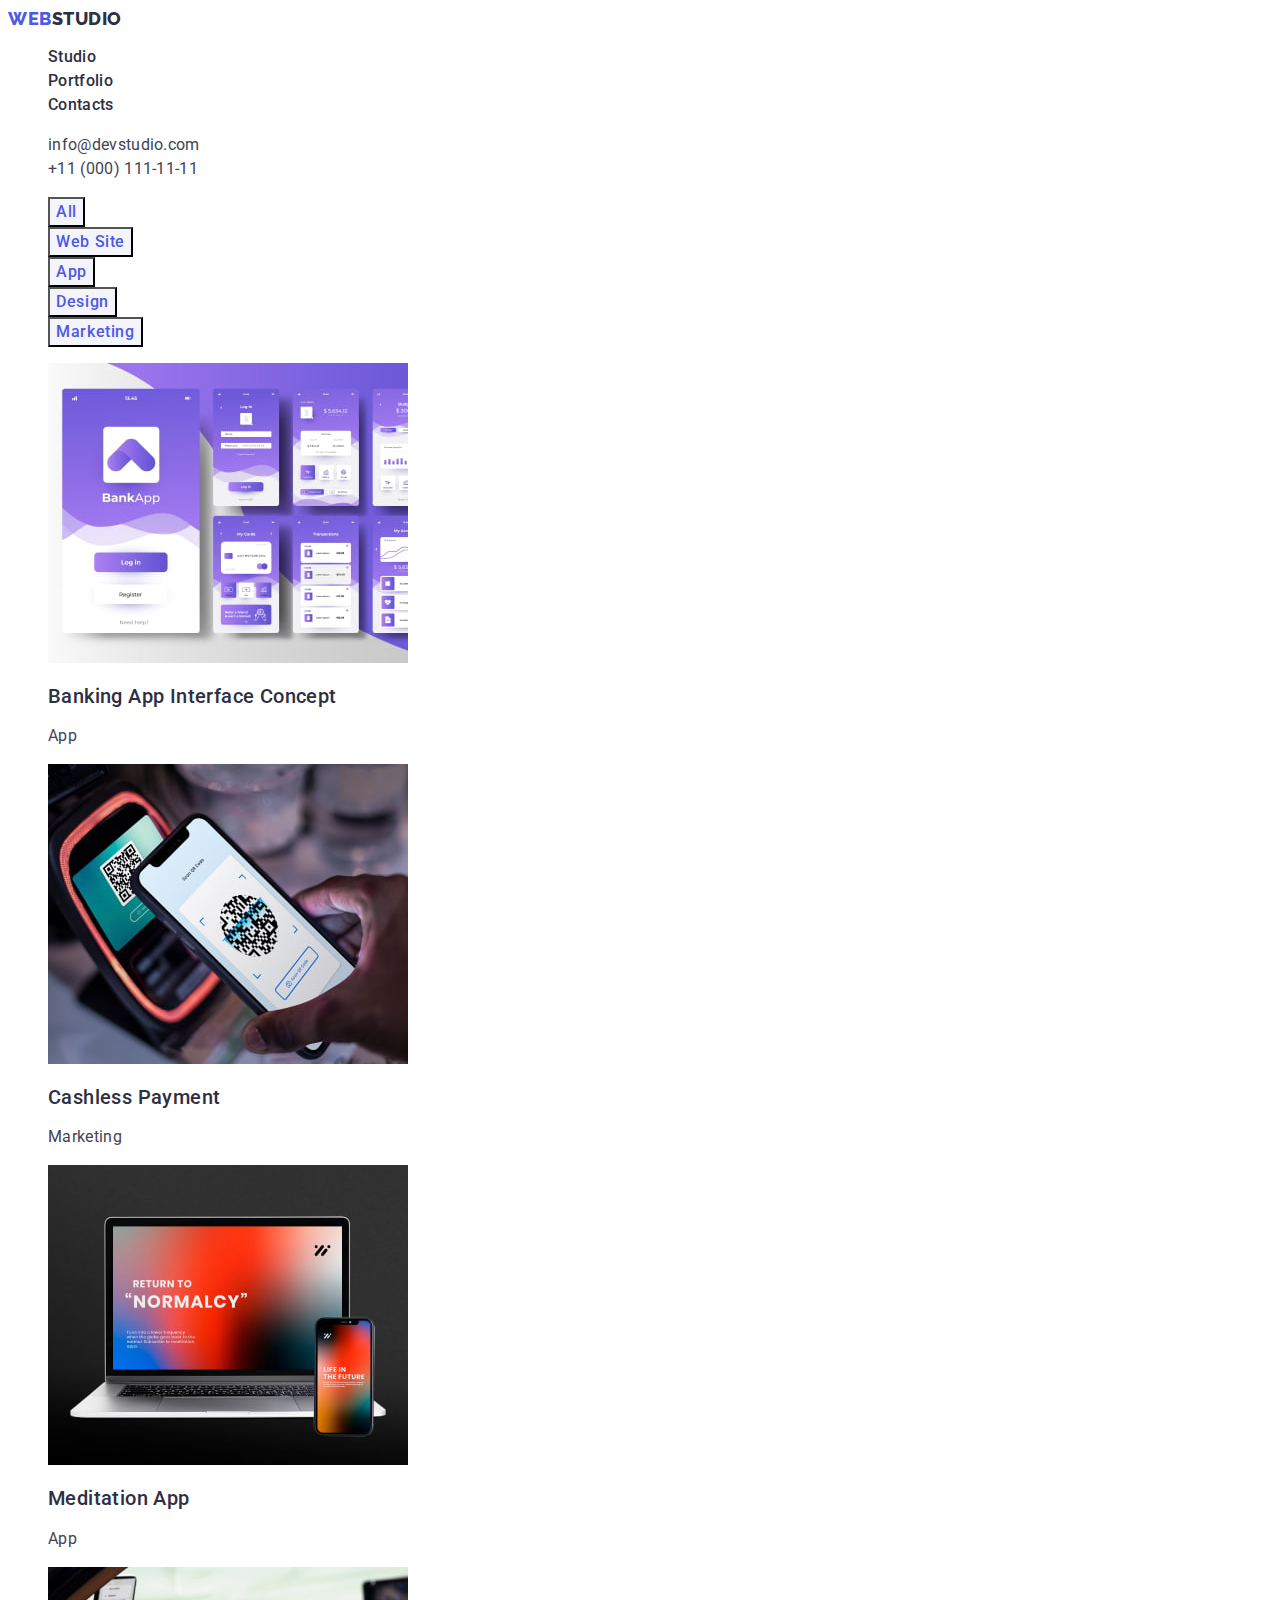
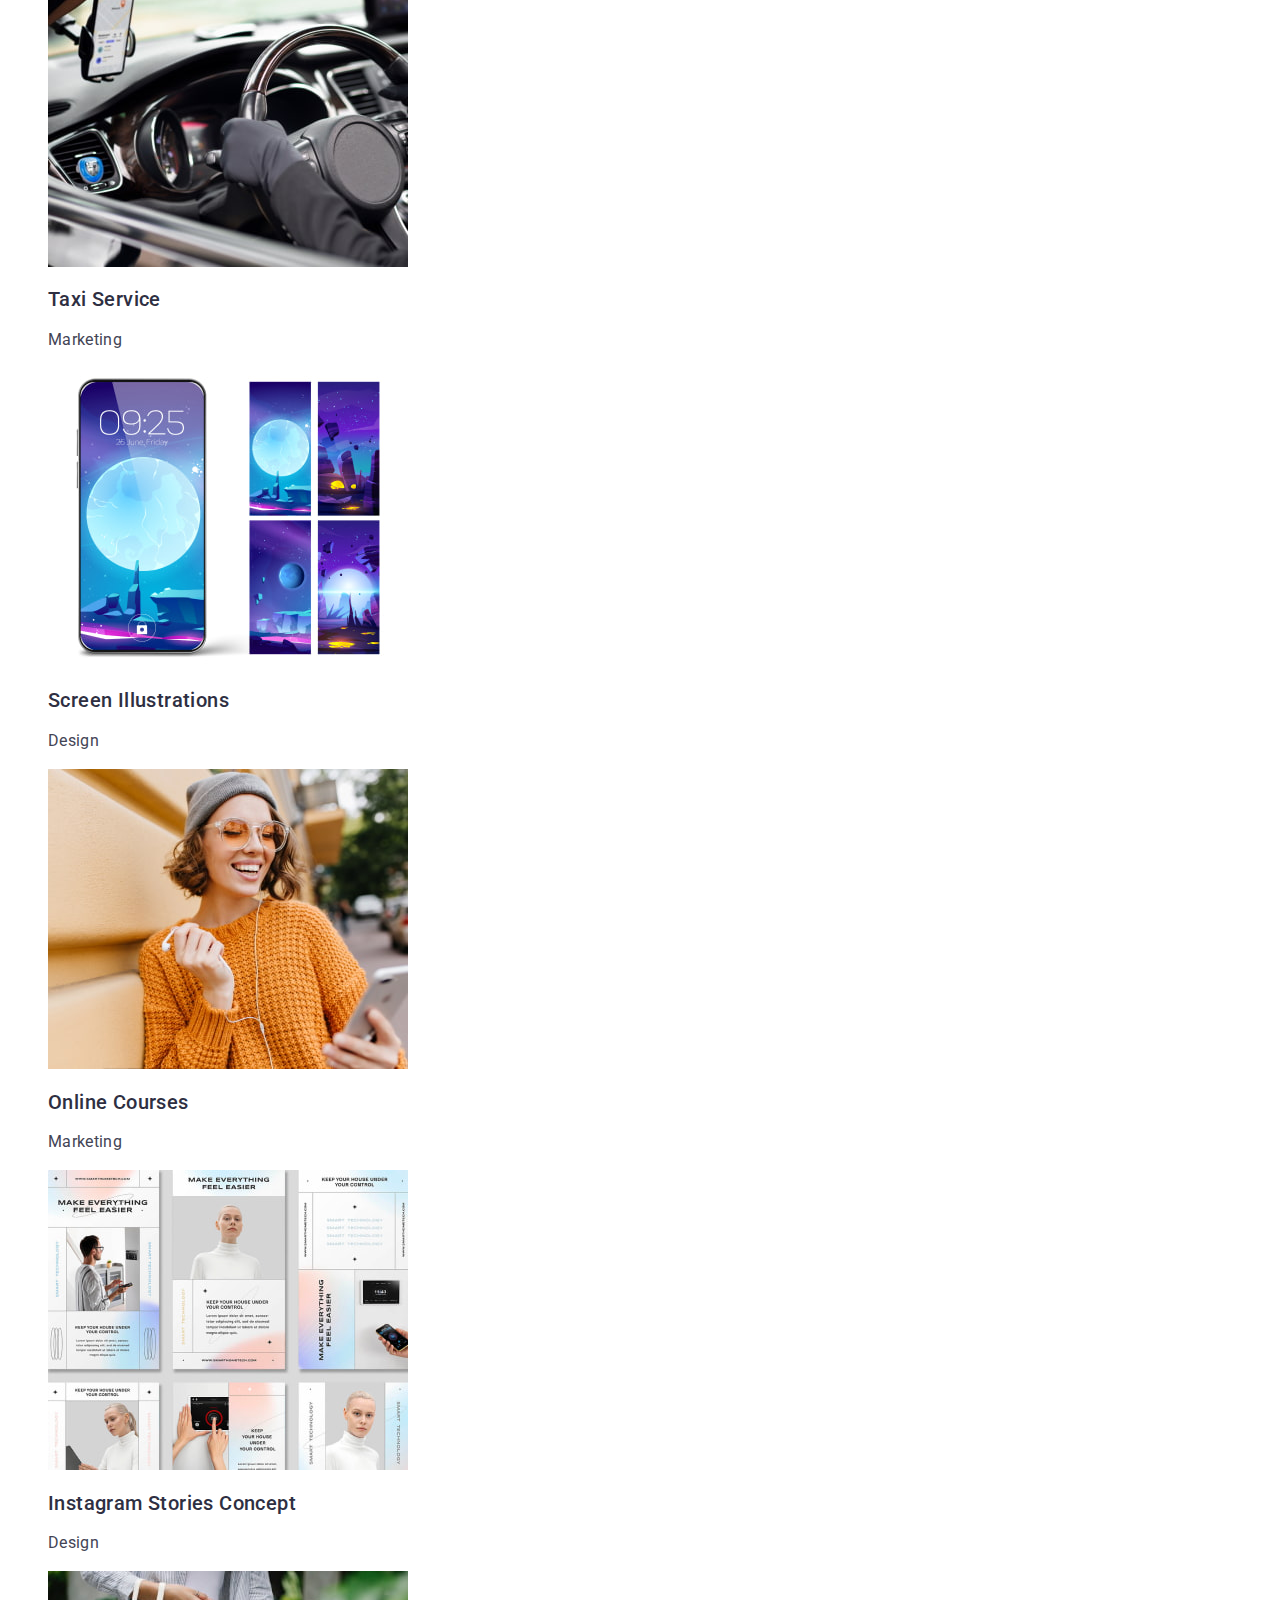
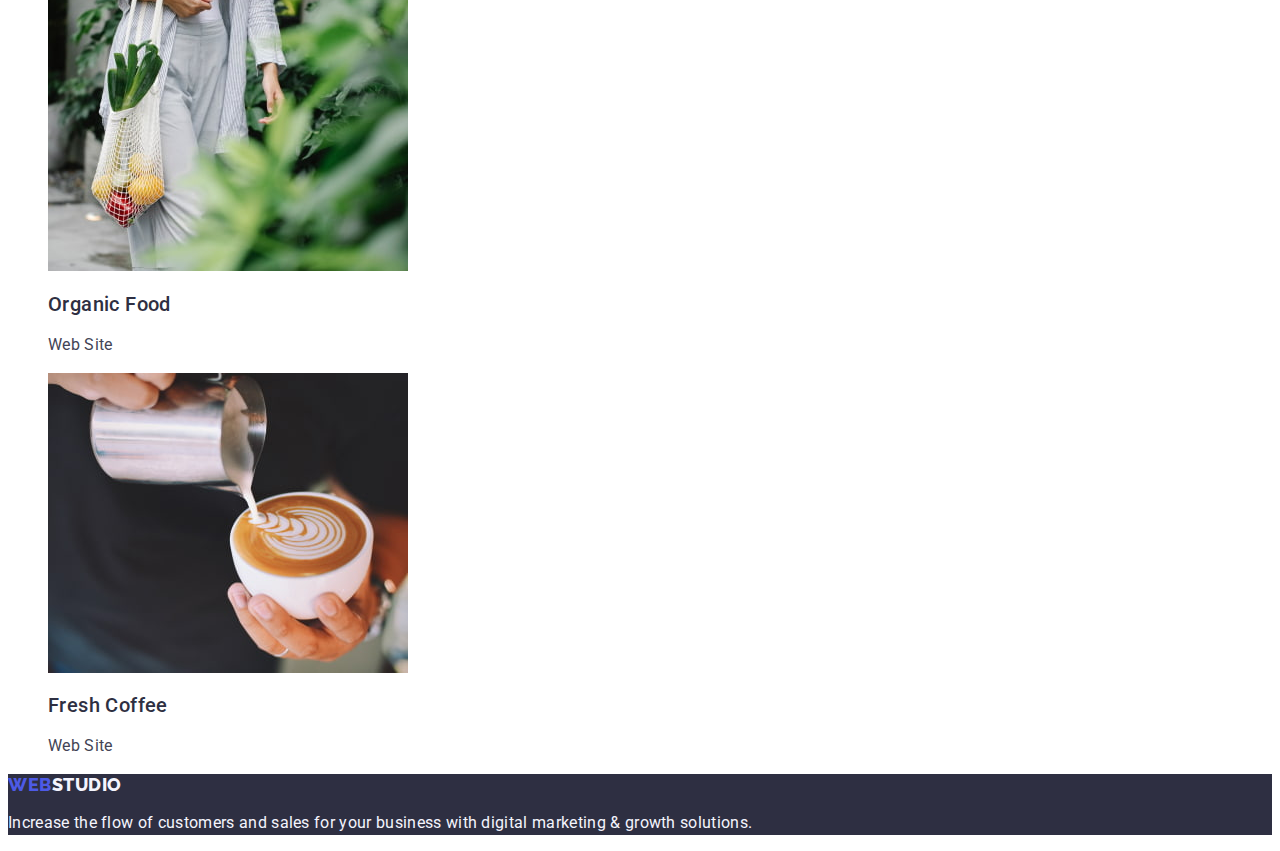
==== portfolio.html @ 3a29d051 "Initial commit" ====
<!DOCTYPE html>
<html lang="en">
  <head>
    <meta charset="UTF-8" />
    <meta http-equiv="X-UA-Compatible" content="IE=edge" />
    <meta name="viewport" content="width=device-width, initial-scale=1.0" />
    <title>Portfolio</title>
    <link rel="stylesheet" href="./css/styles.css" />
    <link rel="preconnect" href="https://fonts.googleapis.com" />
    <link rel="preconnect" href="https://fonts.gstatic.com" crossorigin />
    <link
      href="https://fonts.googleapis.com/css2?family=Raleway:wght@800&family=Roboto:wght@400;500;700;900&display=swap"
      rel="stylesheet"
    />
  </head>
  <body>
    <!-- Header section -->
    <header class="page-header">
      <nav class="nav-page-header">
        <a class="link link-logo-portfolio" href="./portfolio.html"
          >Web<span class="logo-portfolio">Studio</span></a
        >
        <ul class="list list-portfolio">
          <li class="list-portfolio-item">
            <a class="link portfolio-item" href="./index.html">Studio</a>
          </li>
          <li class="list-portfolio-item">
            <a class="link portfolio-item" href="./portfolio.html">Portfolio</a>
          </li>
          <li class="list-portfolio-item">
            <a class="link portfolio-item" href="">Contacts</a>
          </li>
        </ul>
      </nav>
      <address class="address">
        <ul class="list items">
          <li class="list-item">
            <a class="link link-list-item" href="mailto:info@devstudio.com"
              >info@devstudio.com</a
            >
          </li>
          <li class="list-item">
            <a class="link link-list-item" href="tel:+110001111111"
              >+11 (000) 111-11-11</a
            >
          </li>
        </ul>
      </address>
    </header>
    <main>
      <section class="section">
        <h1 class="caption" hidden>Portfolio</h1>
        <ul class="list list-filters">
          <li class="item-button">
            <button class="button" type="button">All</button>
          </li>
          <li class="item-button">
            <button class="button" type="button">Web Site</button>
          </li>
          <li class="item-button">
            <button class="button" type="button">App</button>
          </li>
          <li class="item-button">
            <button class="button" type="button">Design</button>
          </li>
          <li class="item-button">
            <button class="button" type="button">Marketing</button>
          </li>
        </ul>
        <ul class="list list-app">
          <li class="item-app">
            <a class="link link-p" href=""
              ><img
                src="./images/img-8.jpg"
                alt="Marketing"
                width="360"
                height="300"
              />
              <h2 class="subject">Banking App Interface Concept</h2>
              <p class="text-concep">App</p>
            </a>
          </li>
          <li>
            <a class="link link-p" href=""
              ><img
                src="./images/img-9.jpg"
                alt="App"
                width="360"
                height="300"
              />
              <h2 class="subject">Cashless Payment</h2>
              <p class="text-concep">Marketing</p>
            </a>
          </li>
          <li>
            <a class="link link-p" href=""
              ><img
                src="./images/img-10.jpg"
                alt="Meditation App"
                width="360"
                height="300"
              />
              <h2 class="subject">Meditation App</h2>
              <p class="text-concep">App</p>
            </a>
          </li>
          <li>
            <a class="link link-p" href=""
              ><img
                src="./images/img-11.jpg"
                alt="Marketing"
                width="360"
                height="300"
              />
              <h2 class="subject">Taxi Service</h2>
              <p class="text-concep">Marketing</p>
            </a>
          </li>
          <li>
            <a class="link link-p" href=""
              ><img
                src="./images/img-12.jpg"
                alt="Design"
                width="360"
                height="300"
              />
              <h2 class="subject">Screen Illustrations</h2>
              <p class="text-concep">Design</p>
            </a>
          </li>
          <li>
            <a class="link link-p" href=""
              ><img
                src="./images/img-13.jpg"
                alt="Online Courses"
                width="360"
                height="300"
              />
              <h2 class="subject">Online Courses</h2>
              <p class="text-concep">Marketing</p>
            </a>
          </li>
          <li>
            <a class="link link-p" href=""
              ><img
                src="./images/img-14.jpg"
                alt="Design"
                width="360"
                height="300"
              />
              <h2 class="subject">Instagram Stories Concept</h2>
              <p class="text-concep">Design</p>
            </a>
          </li>
          <li>
            <a class="link link-p" href=""
              ><img
                src="./images/img-15.jpg"
                alt="Web Site"
                width="360"
                height="300"
              />
              <h2 class="subject">Organic Food</h2>
              <p class="text-concep">Web Site</p>
            </a>
          </li>
          <li>
            <a class="link link-p" href=""
              ><img
                src="./images/img-16.jpg"
                alt="Fresh Coffee"
                width="360"
                height="300"
              />
              <h2 class="subject">Fresh Coffee</h2>
              <p class="text-concep">Web Site</p>
            </a>
          </li>
        </ul>
      </section>
    </main>
    <!-- Footer section -->
    <footer class="footer-section">
      <a class="link link-logo-footer" href="./portfolio.html"
        >Web<span class="logo-footer">Studio</span></a
      >
      <p class="text-footer-portfolio">
        Increase the flow of customers and sales for your business with digital
        marketing & growth solutions.
      </p>
    </footer>
  </body>
</html>
---- css/styles.css ----
:root {
  --color-iris: #4d5ae5;
  --color-ocean: #404bbf;
  --color-navy-blue: #2e2f42;
  --color-green: #31d0aa;
  --color-slate: #434455;
  --color-light-slate: #8e8f99;
  --color-cornflower: #e7e9fc;
  --color-cloud: #f4f4fd;
  --color-navy-blue-modal: #2e2f42;
  --color-grey: #2e2f42;
  --color-white: #ffffff;
  --color-dairy: #fcfcfc;
}
body {
  font-family: "Roboto", sans-serif;
  color: #434455;
  background-color: var(--color-white);
}

/* Header */

.link-logo {
  font-family: "Raleway", sans-serif;
  font-size: 18px;
  line-height: 1.17;
  font-weight: 800;
  letter-spacing: 0.03em;
  text-transform: uppercase;
  text-decoration: none;
  color: var(--color-iris);
}
.logo-part {
  font-family: "Raleway", sans-serif;
  font-size: 18px;
  line-height: 1.17;
  font-weight: 800;
  letter-spacing: 0.03em;
  text-transform: uppercase;
  color: var(--color-grey);
}
.list-nav-item {
  list-style: none;
}
.link-item {
  font-weight: 500;
  font-size: 16px;
  line-height: 1.5;
  letter-spacing: 0.02em;
  text-decoration: none;
  color: var(--color-navy-blue);
}
.link-item:active,
.link-item:hover,
.link-item:focus {
  color: var(--color-ocean);
}
.header-address {
  font-style: normal;
}
.item {
  list-style: none;
}
.link-addres-item {
  font-size: 16px;
  line-height: 1.5;
  letter-spacing: 0.02em;
  text-decoration: none;
  color: var(--color-slate);
}
.link-addres-item:active,
.link-addres-item:hover,
.link-addres-item:focus {
  color: var(--color-ocean);
}

/* Main */

/* hero-section */

.hero-section {
  background-color: var(--color-grey);
}
.title-hero {
  font-size: 56px;
  line-height: 1.07;
  text-align: center;
  letter-spacing: 0.02em;
  color: #ffffff;
}
.btn {
  font-family: "Roboto", sans-serif;
  font-weight: 500;
  font-size: 16px;
  line-height: 1.5;
  letter-spacing: 0.04em;
  background: #4d5ae5;
  color: #ffffff;
  cursor: pointer;
}
.btn:hover,
.btn:focus {
  background: var(--color-ocean);
}

/* Why we */

.list-section {
  list-style: none;
}
.subtitle {
  font-weight: 500;
  font-size: 20px;
  line-height: 1.2;
  letter-spacing: 0.02em;
  color: var(--color-navy-blue);
}
.text {
  font-size: 16px;
  line-height: 1.5;
  letter-spacing: 0.02em;
  color: var(--color-slate);
}

/* Section-img */

.title-section {
  font-size: 36px;
  line-height: 1.11;
  text-align: center;
  letter-spacing: 0.02em;
  text-transform: capitalize;
  color: var(--color-navy-blue);
}
.list-img {
  list-style: none;
}

/* Team */

.team {
  background-color: var(--color-cloud);
}
.title-team {
  font-size: 36px;
  line-height: 1.11;
  text-align: center;
  letter-spacing: 0.02em;
  text-transform: capitalize;
  color: var(--color-navy-blue);
}
.list-team {
  list-style: none;
}
.card {
  background-color: var(--color-white);
}
.name {
  font-weight: 500;
  font-size: 20px;
  line-height: 1.2;
  letter-spacing: 0.02em;
  color: var(--color-navy-blue);
}
.post {
  font-size: 16px;
  line-height: 1.5;
  letter-spacing: 0.02em;
  color: var(--color-slate);
}

/* Footer */

.footer {
  background-color: var(--color-navy-blue);
}
.logo {
  font-family: "Raleway", sans-serif;
  font-size: 18px;
  line-height: 1.17;
  font-weight: 800;
  letter-spacing: 0.03em;
  text-transform: uppercase;
  text-decoration: none;
  color: var(--color-iris);
}
.logo-footer {
  font-family: "Raleway", sans-serif;
  font-size: 18px;
  line-height: 1.17;
  font-weight: 800;
  letter-spacing: 0.03em;
  text-transform: uppercase;
  color: var(--color-cloud);
}
.text-footer {
  font-size: 16px;
  line-height: 24px;
  letter-spacing: 0.02em;
  color: var(--color-cloud);
}

/**
  |============================
  | Portfolio
  |============================
*/

/* Page-header */

.link-logo-portfolio {
  font-family: "Raleway", sans-serif;
  font-size: 18px;
  line-height: 1.17;
  font-weight: 800;
  letter-spacing: 0.03em;
  text-transform: uppercase;
  text-decoration: none;
  color: var(--color-iris);
}
.logo-portfolio {
  font-family: "Raleway", sans-serif;
  font-size: 18px;
  line-height: 1.17;
  font-weight: 800;
  letter-spacing: 0.03em;
  text-transform: uppercase;
  color: var(--color-grey);
}
.list-portfolio {
  list-style: none;
}
.portfolio-item {
  font-weight: 500;
  font-size: 16px;
  line-height: 1.5;
  letter-spacing: 0.02em;
  text-decoration: none;
  color: var(--color-navy-blue);
}
.portfolio-item:active,
.portfolio-item:hover,
.portfolio-item:focus {
  color: var(--color-ocean);
}
.address {
  font-style: normal;
}
.items {
  list-style: none;
}
.link-list-item {
  font-size: 16px;
  line-height: 1.5;
  letter-spacing: 0.02em;
  text-decoration: none;
  color: var(--color-slate);
}
.link-list-item:active,
.link-list-item:hover,
.link-list-item:focus {
  color: var(--color-ocean);
}

/* Main */

.list-filters {
  list-style: none;
}
.button {
  font-family: "Roboto", sans-serif;
  font-weight: 500;
  font-size: 16px;
  line-height: 1.5;
  letter-spacing: 0.04em;
  color: var(--color-iris);
  background-color: var(--color-cloud);
  cursor: pointer;
}
.button:hover,
.button:focus {
  color: var(--color-white);
  background-color: var(--color-ocean);
}
.list-app {
  list-style: none;
}
.link-p {
  text-decoration: none;
}
.subject {
  font-weight: 500;
  font-size: 20px;
  line-height: 1.2;
  letter-spacing: 0.02em;
  color: var(--color-navy-blue);
}
.text-concep {
  font-size: 16px;
  line-height: 1.5;
  letter-spacing: 0.02em;
  color: var(--color-slate);
}
/* Footer */

.footer-section {
  background-color: var(--color-grey);
}
.link-logo-footer {
  font-family: "Raleway", sans-serif;
  font-size: 18px;
  line-height: 1.17;
  font-weight: 800;
  letter-spacing: 0.03em;
  text-transform: uppercase;
  text-decoration: none;
  color: var(--color-iris);
}
.logo-footer {
  font-family: "Raleway", sans-serif;
  font-size: 18px;
  line-height: 1.17;
  font-weight: 800;
  letter-spacing: 0.03em;
  text-transform: uppercase;
  color: var(--color-cloud);
}
.text-footer-portfolio {
  font-size: 16px;
  line-height: 24px;
  letter-spacing: 0.02em;
  color: var(--color-cloud);
}
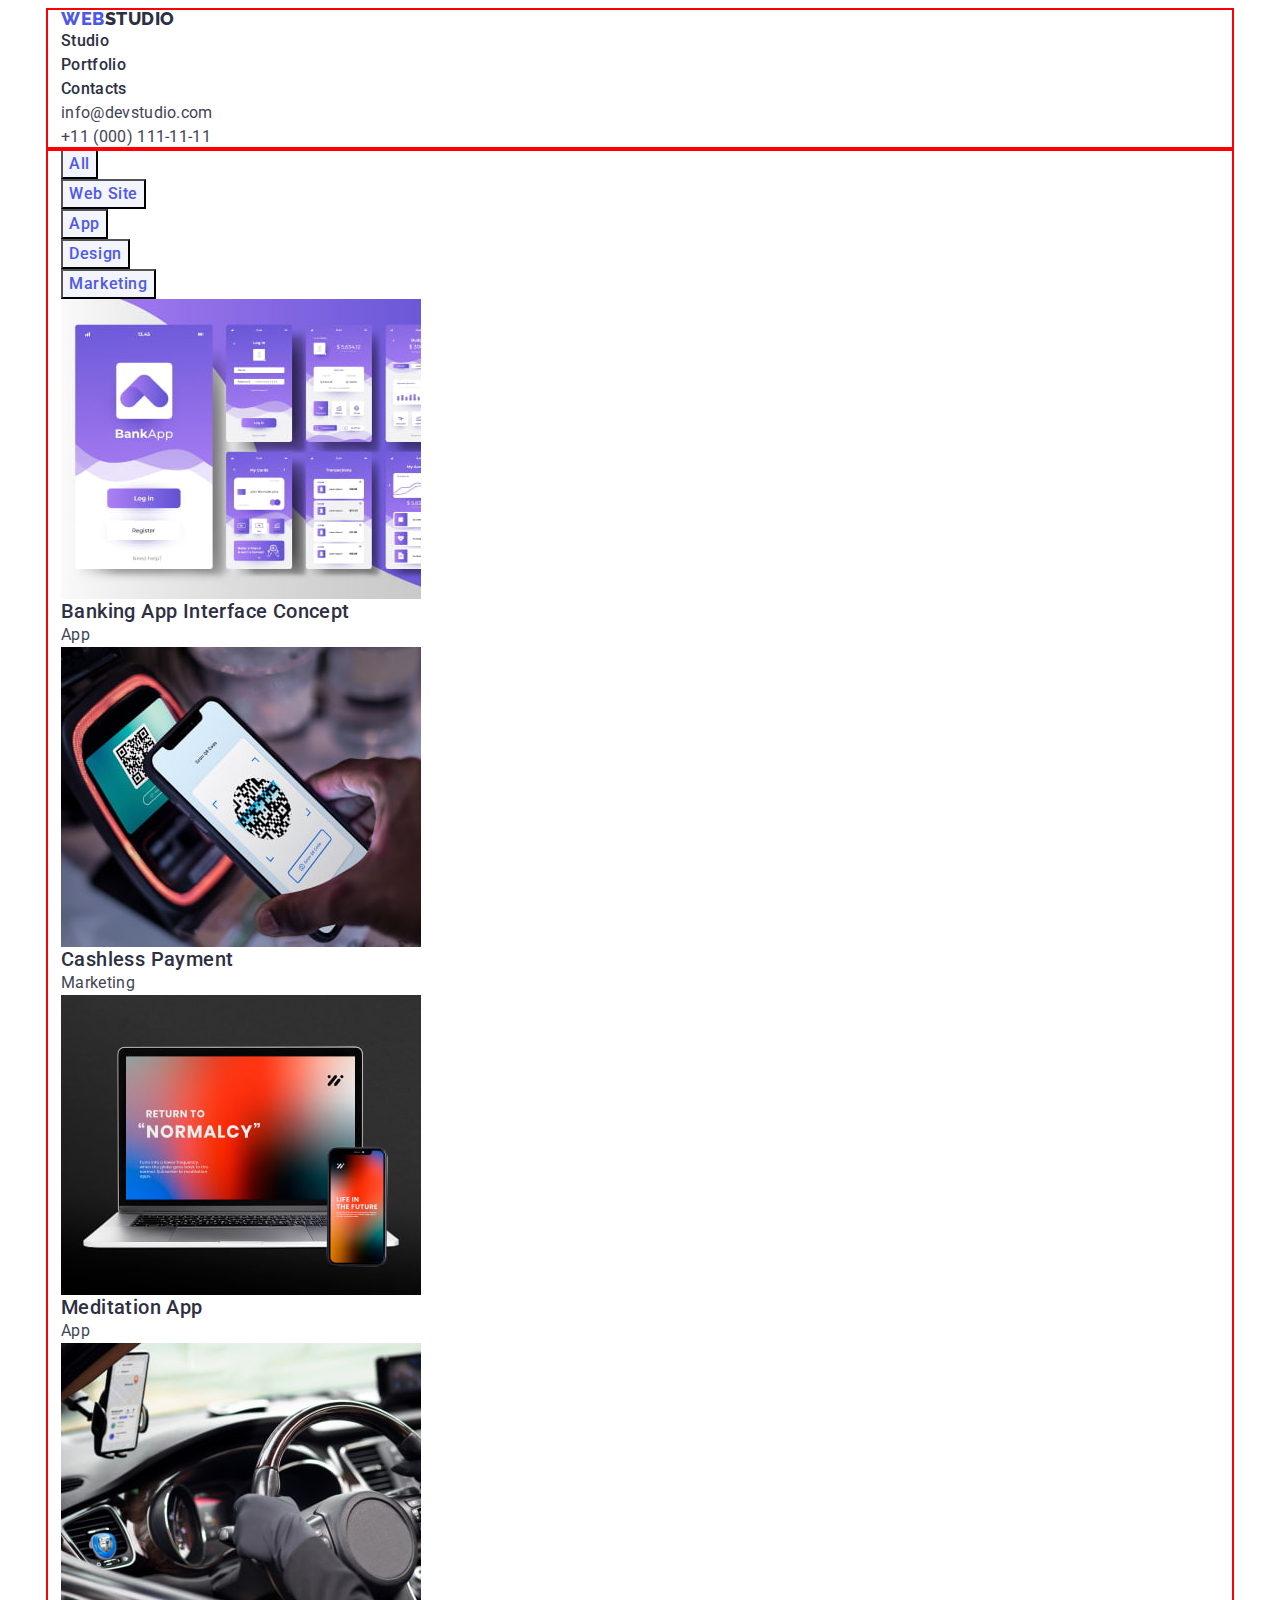
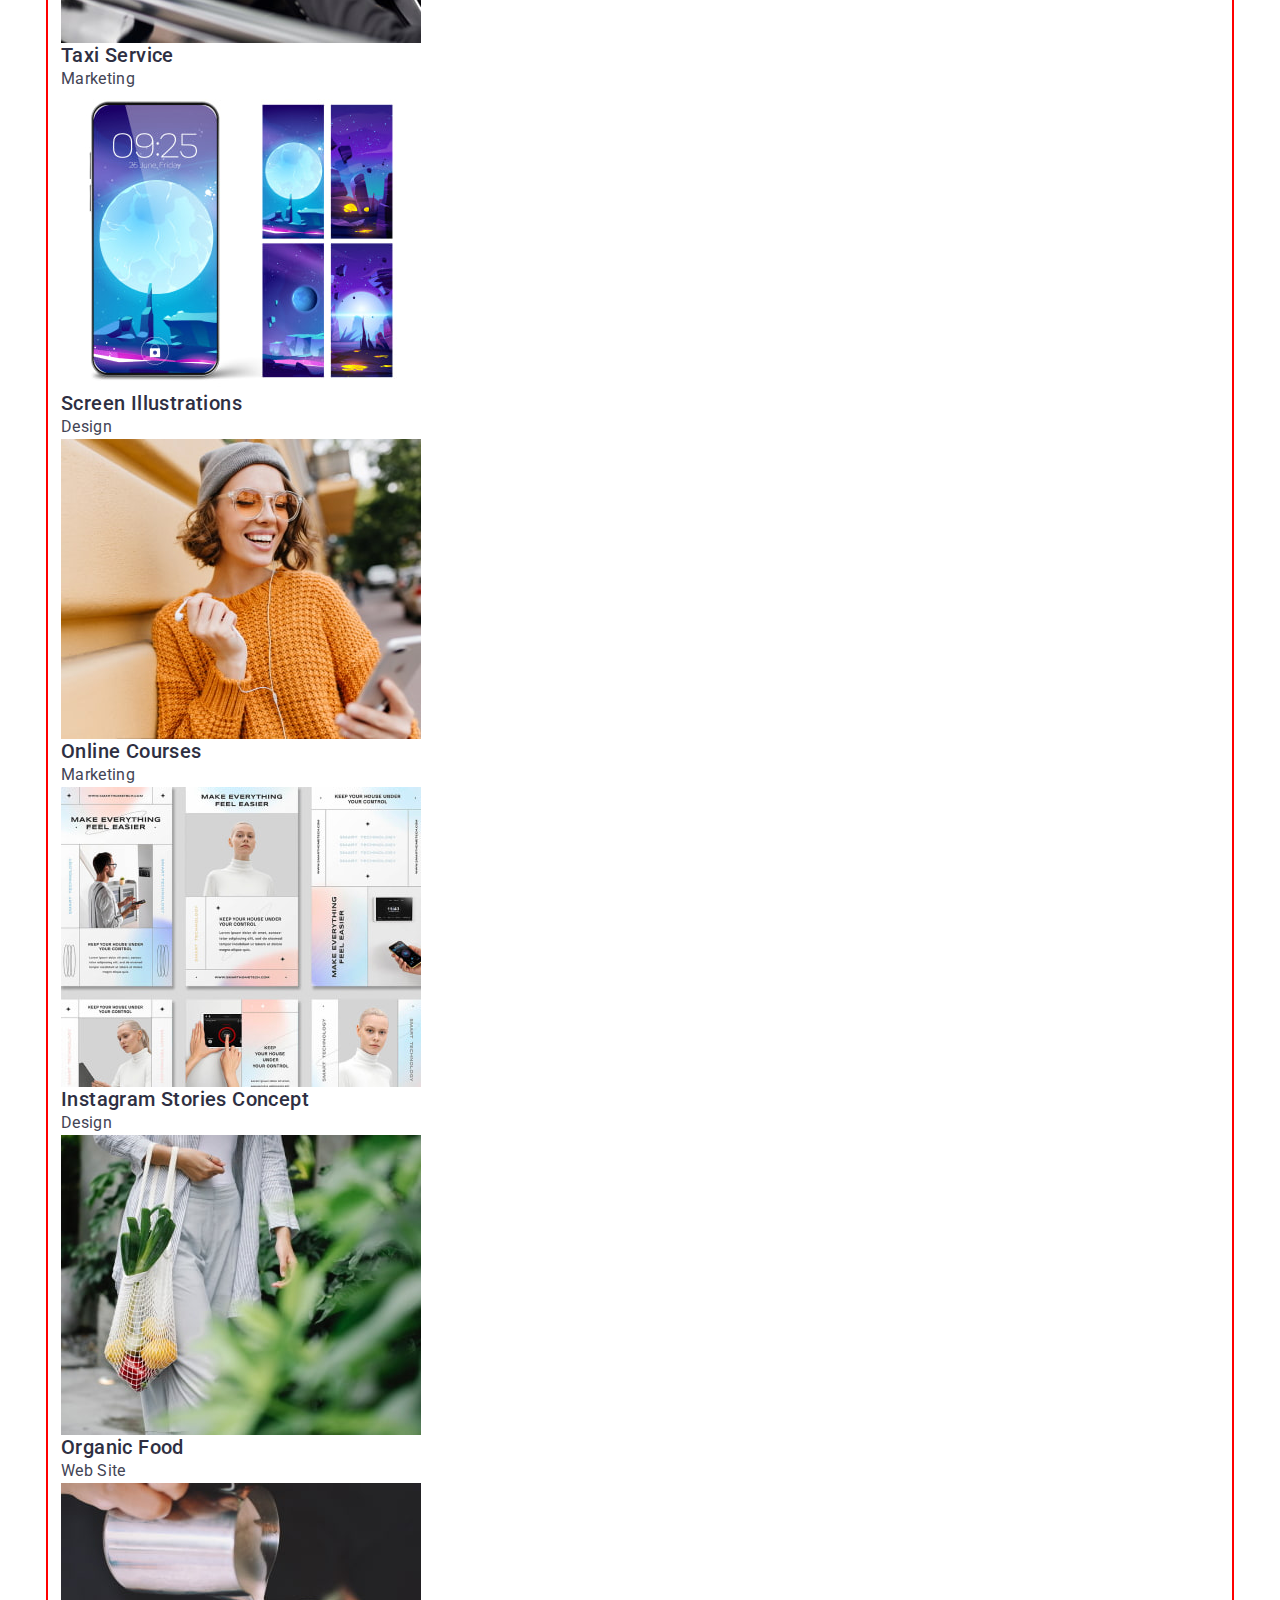
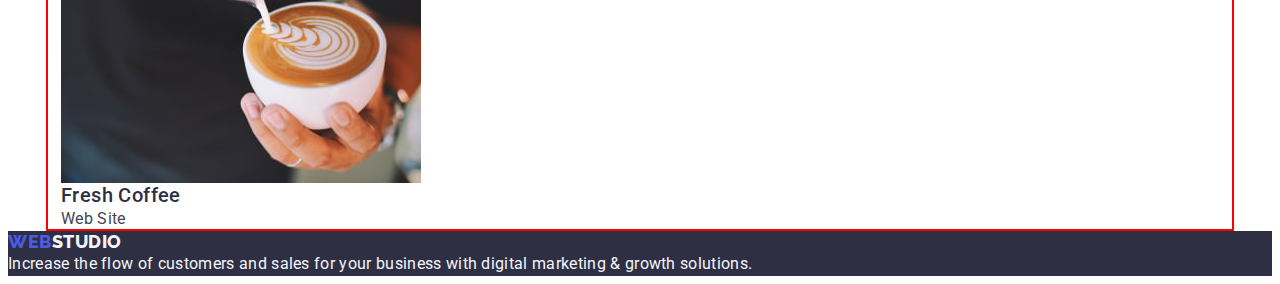
==== commit 4ec2a45d: "hw-03-portfolio" ====
--- a/portfolio.html
+++ b/portfolio.html
@@ -5,6 +5,13 @@
     <meta http-equiv="X-UA-Compatible" content="IE=edge" />
     <meta name="viewport" content="width=device-width, initial-scale=1.0" />
     <title>Portfolio</title>
+    <link
+      rel="stylesheet"
+      href="https://cdnjs.cloudflare.com/ajax/libs/modern-normalize/1.1.0/modern-normalize.min.css"
+      integrity="sha512-wpPYUAdjBVSE4KJnH1VR1HeZfpl1ub8YT/NKx4PuQ5NmX2tKuGu6U/JRp5y+Y8XG2tV+wKQpNHVUX03MfMFn9Q=="
+      crossorigin="anonymous"
+      referrerpolicy="no-referrer"
+    />
     <link rel="stylesheet" href="./css/styles.css" />
     <link rel="preconnect" href="https://fonts.googleapis.com" />
     <link rel="preconnect" href="https://fonts.gstatic.com" crossorigin />
@@ -16,167 +23,173 @@
   <body>
     <!-- Header section -->
     <header class="page-header">
-      <nav class="nav-page-header">
-        <a class="link link-logo-portfolio" href="./portfolio.html"
-          >Web<span class="logo-portfolio">Studio</span></a
-        >
-        <ul class="list list-portfolio">
-          <li class="list-portfolio-item">
-            <a class="link portfolio-item" href="./index.html">Studio</a>
-          </li>
-          <li class="list-portfolio-item">
-            <a class="link portfolio-item" href="./portfolio.html">Portfolio</a>
-          </li>
-          <li class="list-portfolio-item">
-            <a class="link portfolio-item" href="">Contacts</a>
-          </li>
-        </ul>
-      </nav>
-      <address class="address">
-        <ul class="list items">
-          <li class="list-item">
-            <a class="link link-list-item" href="mailto:info@devstudio.com"
-              >info@devstudio.com</a
-            >
-          </li>
-          <li class="list-item">
-            <a class="link link-list-item" href="tel:+110001111111"
-              >+11 (000) 111-11-11</a
-            >
-          </li>
-        </ul>
-      </address>
+      <div class="container">
+        <nav class="nav-page-header">
+          <a class="link link-logo-portfolio" href="./portfolio.html"
+            >Web<span class="logo-portfolio">Studio</span></a
+          >
+          <ul class="list list-portfolio">
+            <li class="list-portfolio-item">
+              <a class="link portfolio-item" href="./index.html">Studio</a>
+            </li>
+            <li class="list-portfolio-item">
+              <a class="link portfolio-item" href="./portfolio.html"
+                >Portfolio</a
+              >
+            </li>
+            <li class="list-portfolio-item">
+              <a class="link portfolio-item" href="">Contacts</a>
+            </li>
+          </ul>
+        </nav>
+        <address class="address">
+          <ul class="list items">
+            <li class="list-item">
+              <a class="link link-list-item" href="mailto:info@devstudio.com"
+                >info@devstudio.com</a
+              >
+            </li>
+            <li class="list-item">
+              <a class="link link-list-item" href="tel:+110001111111"
+                >+11 (000) 111-11-11</a
+              >
+            </li>
+          </ul>
+        </address>
+      </div>
     </header>
     <main>
       <section class="section">
-        <h1 class="caption" hidden>Portfolio</h1>
-        <ul class="list list-filters">
-          <li class="item-button">
-            <button class="button" type="button">All</button>
-          </li>
-          <li class="item-button">
-            <button class="button" type="button">Web Site</button>
-          </li>
-          <li class="item-button">
-            <button class="button" type="button">App</button>
-          </li>
-          <li class="item-button">
-            <button class="button" type="button">Design</button>
-          </li>
-          <li class="item-button">
-            <button class="button" type="button">Marketing</button>
-          </li>
-        </ul>
-        <ul class="list list-app">
-          <li class="item-app">
-            <a class="link link-p" href=""
-              ><img
-                src="./images/img-8.jpg"
-                alt="Marketing"
-                width="360"
-                height="300"
-              />
-              <h2 class="subject">Banking App Interface Concept</h2>
-              <p class="text-concep">App</p>
-            </a>
-          </li>
-          <li>
-            <a class="link link-p" href=""
-              ><img
-                src="./images/img-9.jpg"
-                alt="App"
-                width="360"
-                height="300"
-              />
-              <h2 class="subject">Cashless Payment</h2>
-              <p class="text-concep">Marketing</p>
-            </a>
-          </li>
-          <li>
-            <a class="link link-p" href=""
-              ><img
-                src="./images/img-10.jpg"
-                alt="Meditation App"
-                width="360"
-                height="300"
-              />
-              <h2 class="subject">Meditation App</h2>
-              <p class="text-concep">App</p>
-            </a>
-          </li>
-          <li>
-            <a class="link link-p" href=""
-              ><img
-                src="./images/img-11.jpg"
-                alt="Marketing"
-                width="360"
-                height="300"
-              />
-              <h2 class="subject">Taxi Service</h2>
-              <p class="text-concep">Marketing</p>
-            </a>
-          </li>
-          <li>
-            <a class="link link-p" href=""
-              ><img
-                src="./images/img-12.jpg"
-                alt="Design"
-                width="360"
-                height="300"
-              />
-              <h2 class="subject">Screen Illustrations</h2>
-              <p class="text-concep">Design</p>
-            </a>
-          </li>
-          <li>
-            <a class="link link-p" href=""
-              ><img
-                src="./images/img-13.jpg"
-                alt="Online Courses"
-                width="360"
-                height="300"
-              />
-              <h2 class="subject">Online Courses</h2>
-              <p class="text-concep">Marketing</p>
-            </a>
-          </li>
-          <li>
-            <a class="link link-p" href=""
-              ><img
-                src="./images/img-14.jpg"
-                alt="Design"
-                width="360"
-                height="300"
-              />
-              <h2 class="subject">Instagram Stories Concept</h2>
-              <p class="text-concep">Design</p>
-            </a>
-          </li>
-          <li>
-            <a class="link link-p" href=""
-              ><img
-                src="./images/img-15.jpg"
-                alt="Web Site"
-                width="360"
-                height="300"
-              />
-              <h2 class="subject">Organic Food</h2>
-              <p class="text-concep">Web Site</p>
-            </a>
-          </li>
-          <li>
-            <a class="link link-p" href=""
-              ><img
-                src="./images/img-16.jpg"
-                alt="Fresh Coffee"
-                width="360"
-                height="300"
-              />
-              <h2 class="subject">Fresh Coffee</h2>
-              <p class="text-concep">Web Site</p>
-            </a>
-          </li>
-        </ul>
+        <div class="container">
+          <h1 class="caption" hidden>Portfolio</h1>
+          <ul class="list list-filters">
+            <li class="item-button">
+              <button class="button" type="button">All</button>
+            </li>
+            <li class="item-button">
+              <button class="button" type="button">Web Site</button>
+            </li>
+            <li class="item-button">
+              <button class="button" type="button">App</button>
+            </li>
+            <li class="item-button">
+              <button class="button" type="button">Design</button>
+            </li>
+            <li class="item-button">
+              <button class="button" type="button">Marketing</button>
+            </li>
+          </ul>
+          <ul class="list list-app">
+            <li class="item-app">
+              <a class="link link-p" href=""
+                ><img
+                  src="./images/img-8.jpg"
+                  alt="Marketing"
+                  width="360"
+                  height="300"
+                />
+                <h2 class="subject">Banking App Interface Concept</h2>
+                <p class="text-concep">App</p>
+              </a>
+            </li>
+            <li>
+              <a class="link link-p" href=""
+                ><img
+                  src="./images/img-9.jpg"
+                  alt="App"
+                  width="360"
+                  height="300"
+                />
+                <h2 class="subject">Cashless Payment</h2>
+                <p class="text-concep">Marketing</p>
+              </a>
+            </li>
+            <li>
+              <a class="link link-p" href=""
+                ><img
+                  src="./images/img-10.jpg"
+                  alt="Meditation App"
+                  width="360"
+                  height="300"
+                />
+                <h2 class="subject">Meditation App</h2>
+                <p class="text-concep">App</p>
+              </a>
+            </li>
+            <li>
+              <a class="link link-p" href=""
+                ><img
+                  src="./images/img-11.jpg"
+                  alt="Marketing"
+                  width="360"
+                  height="300"
+                />
+                <h2 class="subject">Taxi Service</h2>
+                <p class="text-concep">Marketing</p>
+              </a>
+            </li>
+            <li>
+              <a class="link link-p" href=""
+                ><img
+                  src="./images/img-12.jpg"
+                  alt="Design"
+                  width="360"
+                  height="300"
+                />
+                <h2 class="subject">Screen Illustrations</h2>
+                <p class="text-concep">Design</p>
+              </a>
+            </li>
+            <li>
+              <a class="link link-p" href=""
+                ><img
+                  src="./images/img-13.jpg"
+                  alt="Online Courses"
+                  width="360"
+                  height="300"
+                />
+                <h2 class="subject">Online Courses</h2>
+                <p class="text-concep">Marketing</p>
+              </a>
+            </li>
+            <li>
+              <a class="link link-p" href=""
+                ><img
+                  src="./images/img-14.jpg"
+                  alt="Design"
+                  width="360"
+                  height="300"
+                />
+                <h2 class="subject">Instagram Stories Concept</h2>
+                <p class="text-concep">Design</p>
+              </a>
+            </li>
+            <li>
+              <a class="link link-p" href=""
+                ><img
+                  src="./images/img-15.jpg"
+                  alt="Web Site"
+                  width="360"
+                  height="300"
+                />
+                <h2 class="subject">Organic Food</h2>
+                <p class="text-concep">Web Site</p>
+              </a>
+            </li>
+            <li>
+              <a class="link link-p" href=""
+                ><img
+                  src="./images/img-16.jpg"
+                  alt="Fresh Coffee"
+                  width="360"
+                  height="300"
+                />
+                <h2 class="subject">Fresh Coffee</h2>
+                <p class="text-concep">Web Site</p>
+              </a>
+            </li>
+          </ul>
+        </div>
       </section>
     </main>
     <!-- Footer section -->
--- a/css/styles.css
+++ b/css/styles.css
@@ -1,4 +1,5 @@
 :root {
+  /* colors */
   --color-iris: #4d5ae5;
   --color-ocean: #404bbf;
   --color-navy-blue: #2e2f42;
@@ -11,6 +12,7 @@
   --color-grey: #2e2f42;
   --color-white: #ffffff;
   --color-dairy: #fcfcfc;
+  /* other */
 }
 body {
   font-family: "Roboto", sans-serif;
@@ -18,13 +20,61 @@
   background-color: var(--color-white);
 }
 
+h1,
+h2,
+h3,
+h4,
+h5,
+h6,
+ul,
+p {
+  margin: 0;
+}
+img {
+  display: block;
+}
+.list {
+  list-style: none;
+  padding: 0;
+  margin: 0;
+}
+
+.link {
+  text-decoration: none;
+}
+
+/* Reset start */
+
+.container {
+  width: 1158px;
+  padding: 0 15px;
+  margin: 0 auto;
+
+  outline: 2px solid red;
+  outline-offset: -2px;
+}
+
 /* Header */
 
+.header {
+  border-bottom: 1px solid #e7e9fc;
+}
+
+.header-container {
+  display: flex;
+}
+
+.header-nav {
+  display: flex;
+  align-items: center;
+}
+
 .link-logo {
   font-family: "Raleway", sans-serif;
   font-size: 18px;
   line-height: 1.17;
   font-weight: 800;
+  margin-right: 76px;
   letter-spacing: 0.03em;
   text-transform: uppercase;
   text-decoration: none;
@@ -35,16 +85,23 @@
   font-size: 18px;
   line-height: 1.17;
   font-weight: 800;
+
   letter-spacing: 0.03em;
   text-transform: uppercase;
   color: var(--color-grey);
 }
+
+.list-nav {
+  display: flex;
+  gap: 40px;
+}
 .list-nav-item {
   list-style: none;
 }
 .link-item {
   font-weight: 500;
   font-size: 16px;
+  padding: 24px 0;
   line-height: 1.5;
   letter-spacing: 0.02em;
   text-decoration: none;
@@ -58,6 +115,10 @@
 .header-address {
   font-style: normal;
 }
+.address-list {
+  display: flex;
+  gap: 40px;
+}
 .item {
   list-style: none;
 }
@@ -79,15 +140,18 @@
 /* hero-section */
 
 .hero-section {
+  padding: 188px 0;
   background-color: var(--color-grey);
 }
 .title-hero {
   font-size: 56px;
+  max-width: 496px;
   line-height: 1.07;
   text-align: center;
   letter-spacing: 0.02em;
   color: #ffffff;
 }
+
 .btn {
   font-family: "Roboto", sans-serif;
   font-weight: 500;
@@ -98,80 +162,129 @@
   color: #ffffff;
   cursor: pointer;
 }
+.btn-flex {
+  display: block;
+  min-width: 169px;
+  height: 56px;
+  border: none;
+  border-radius: 4px;
+}
 .btn:hover,
 .btn:focus {
   background: var(--color-ocean);
 }
 
 /* Why we */
-
+.why-we {
+  padding: 120px 0;
+}
 .list-section {
   list-style: none;
 }
+.list-section-flex {
+  display: flex;
+  gap: 24px;
+}
+.list-item {
+  width: calc((100% - 72px) / 4);
+}
 .subtitle {
+  font-weight: 500;
+  font-size: 20px;
+  margin-bottom: 8px;
+  line-height: 1.2;
+  letter-spacing: 0.02em;
+  color: var(--color-navy-blue);
+}
+.text {
+  font-size: 16px;
+  line-height: 1.5;
+  letter-spacing: 0.02em;
+  color: var(--color-slate);
+}
+
+/* Section-img */
+
+.section-img {
+  padding-bottom: 120px;
+}
+
+.title-section {
+  font-size: 36px;
+  margin-bottom: 72px;
+  line-height: 1.11;
+  text-align: center;
+  letter-spacing: 0.02em;
+  text-transform: capitalize;
+  color: var(--color-navy-blue);
+}
+
+.list-img {
+  list-style: none;
+}
+.list-img-flex {
+  display: flex;
+  gap: 24px;
+}
+.item-img {
+  width: calc((100% - 48px) / 3);
+}
+
+/* Team */
+
+.team {
+  padding: 120px 0;
+  background-color: var(--color-cloud);
+}
+.title-team {
+  font-size: 36px;
+  margin-bottom: 72px;
+  line-height: 1.11;
+  text-align: center;
+  letter-spacing: 0.02em;
+  text-transform: capitalize;
+  color: var(--color-navy-blue);
+}
+.list-team {
+  list-style: none;
+}
+.list-team-flex {
+  display: flex;
+  gap: 24px;
+}
+.card {
+  width: calc((100% - 72px) / 4);
+  border-radius: 0px 0px 4px 4px;
+  background-color: var(--color-white);
+}
+.card-team {
+  padding: 32px 16px;
+}
+.name-card {
+  text-align: center;
+  margin-bottom: 8px;
+}
+.post-card {
+  text-align: center;
+}
+.name {
   font-weight: 500;
   font-size: 20px;
   line-height: 1.2;
   letter-spacing: 0.02em;
   color: var(--color-navy-blue);
 }
-.text {
+.post {
   font-size: 16px;
   line-height: 1.5;
   letter-spacing: 0.02em;
   color: var(--color-slate);
 }
 
-/* Section-img */
-
-.title-section {
-  font-size: 36px;
-  line-height: 1.11;
-  text-align: center;
-  letter-spacing: 0.02em;
-  text-transform: capitalize;
-  color: var(--color-navy-blue);
-}
-.list-img {
-  list-style: none;
-}
-
-/* Team */
-
-.team {
-  background-color: var(--color-cloud);
-}
-.title-team {
-  font-size: 36px;
-  line-height: 1.11;
-  text-align: center;
-  letter-spacing: 0.02em;
-  text-transform: capitalize;
-  color: var(--color-navy-blue);
-}
-.list-team {
-  list-style: none;
-}
-.card {
-  background-color: var(--color-white);
-}
-.name {
-  font-weight: 500;
-  font-size: 20px;
-  line-height: 1.2;
-  letter-spacing: 0.02em;
-  color: var(--color-navy-blue);
-}
-.post {
-  font-size: 16px;
-  line-height: 1.5;
-  letter-spacing: 0.02em;
-  color: var(--color-slate);
-}
-
 /* Footer */
 
 .footer {
+  padding: 100px 0;
   background-color: var(--color-navy-blue);
 }
 .logo {
@@ -179,6 +292,8 @@
   font-size: 18px;
   line-height: 1.17;
   font-weight: 800;
+  display: inline-block;
+  margin-bottom: 16px;
   letter-spacing: 0.03em;
   text-transform: uppercase;
   text-decoration: none;
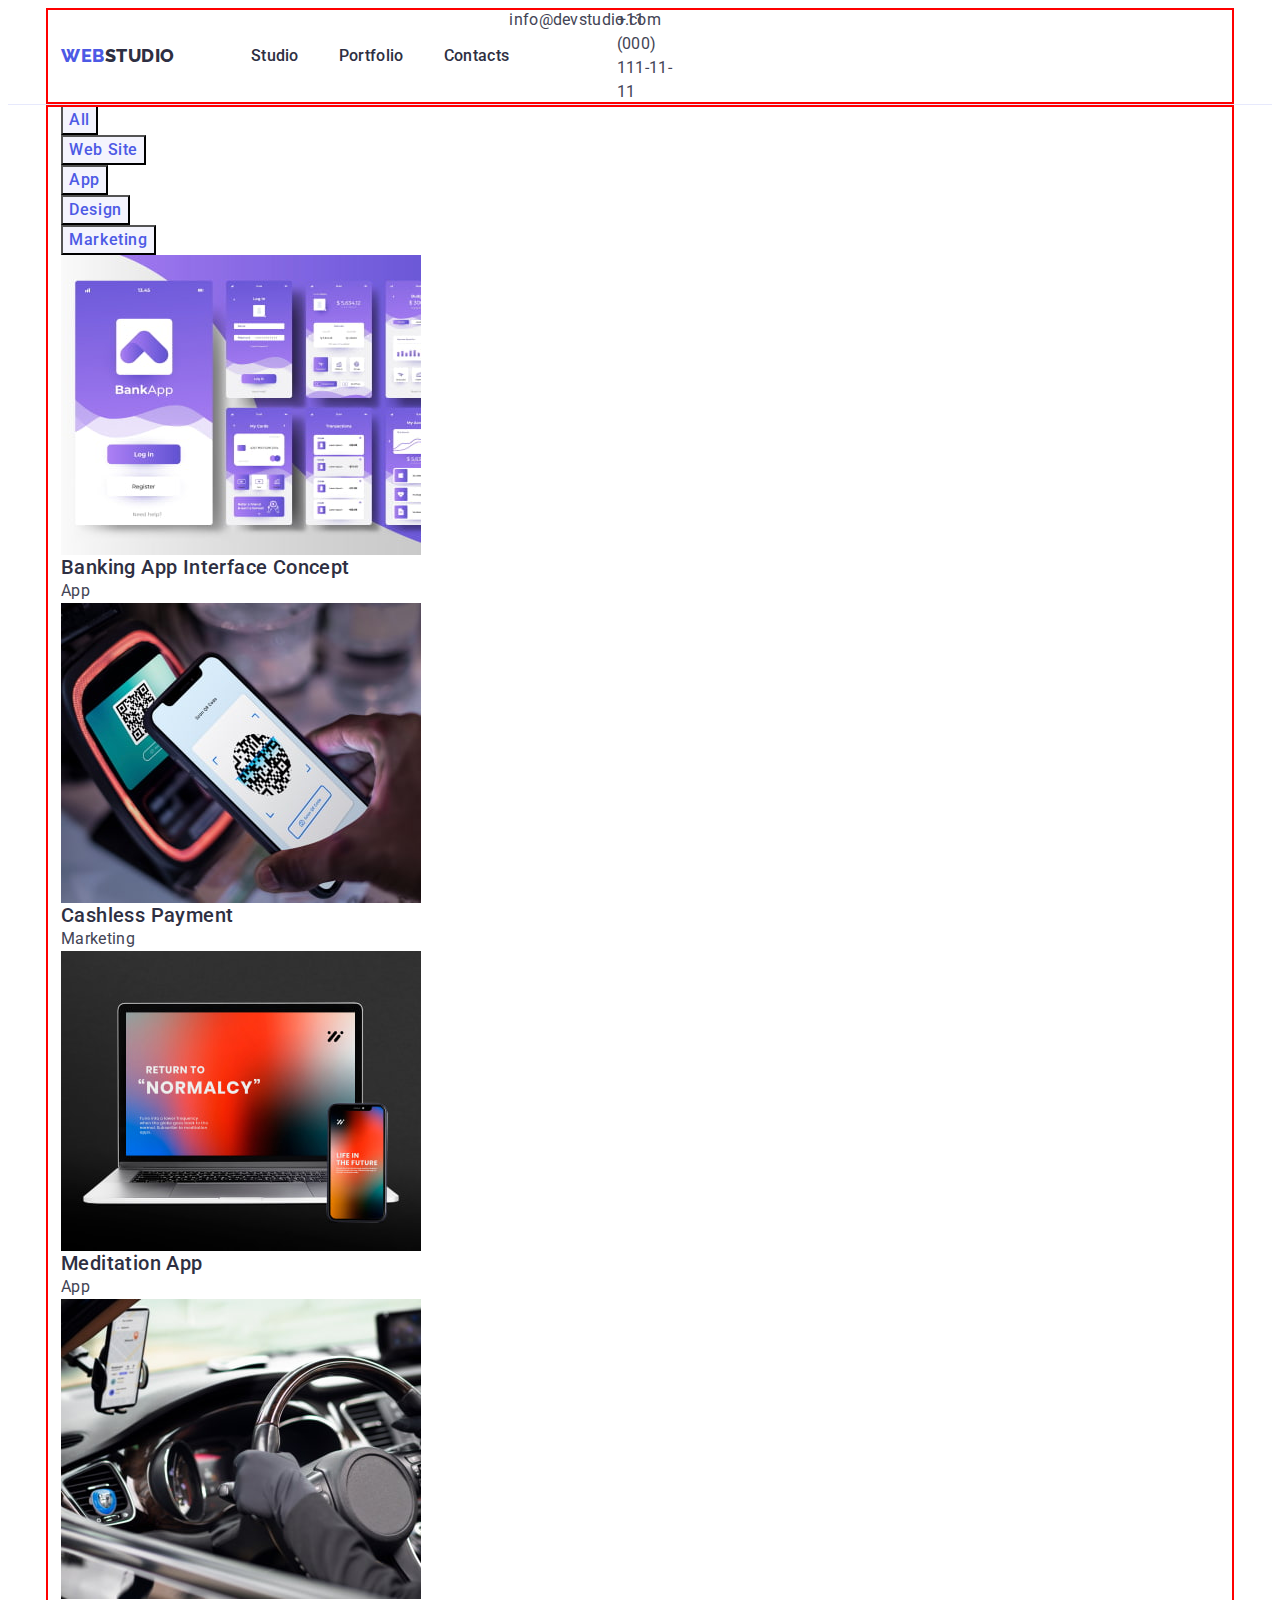
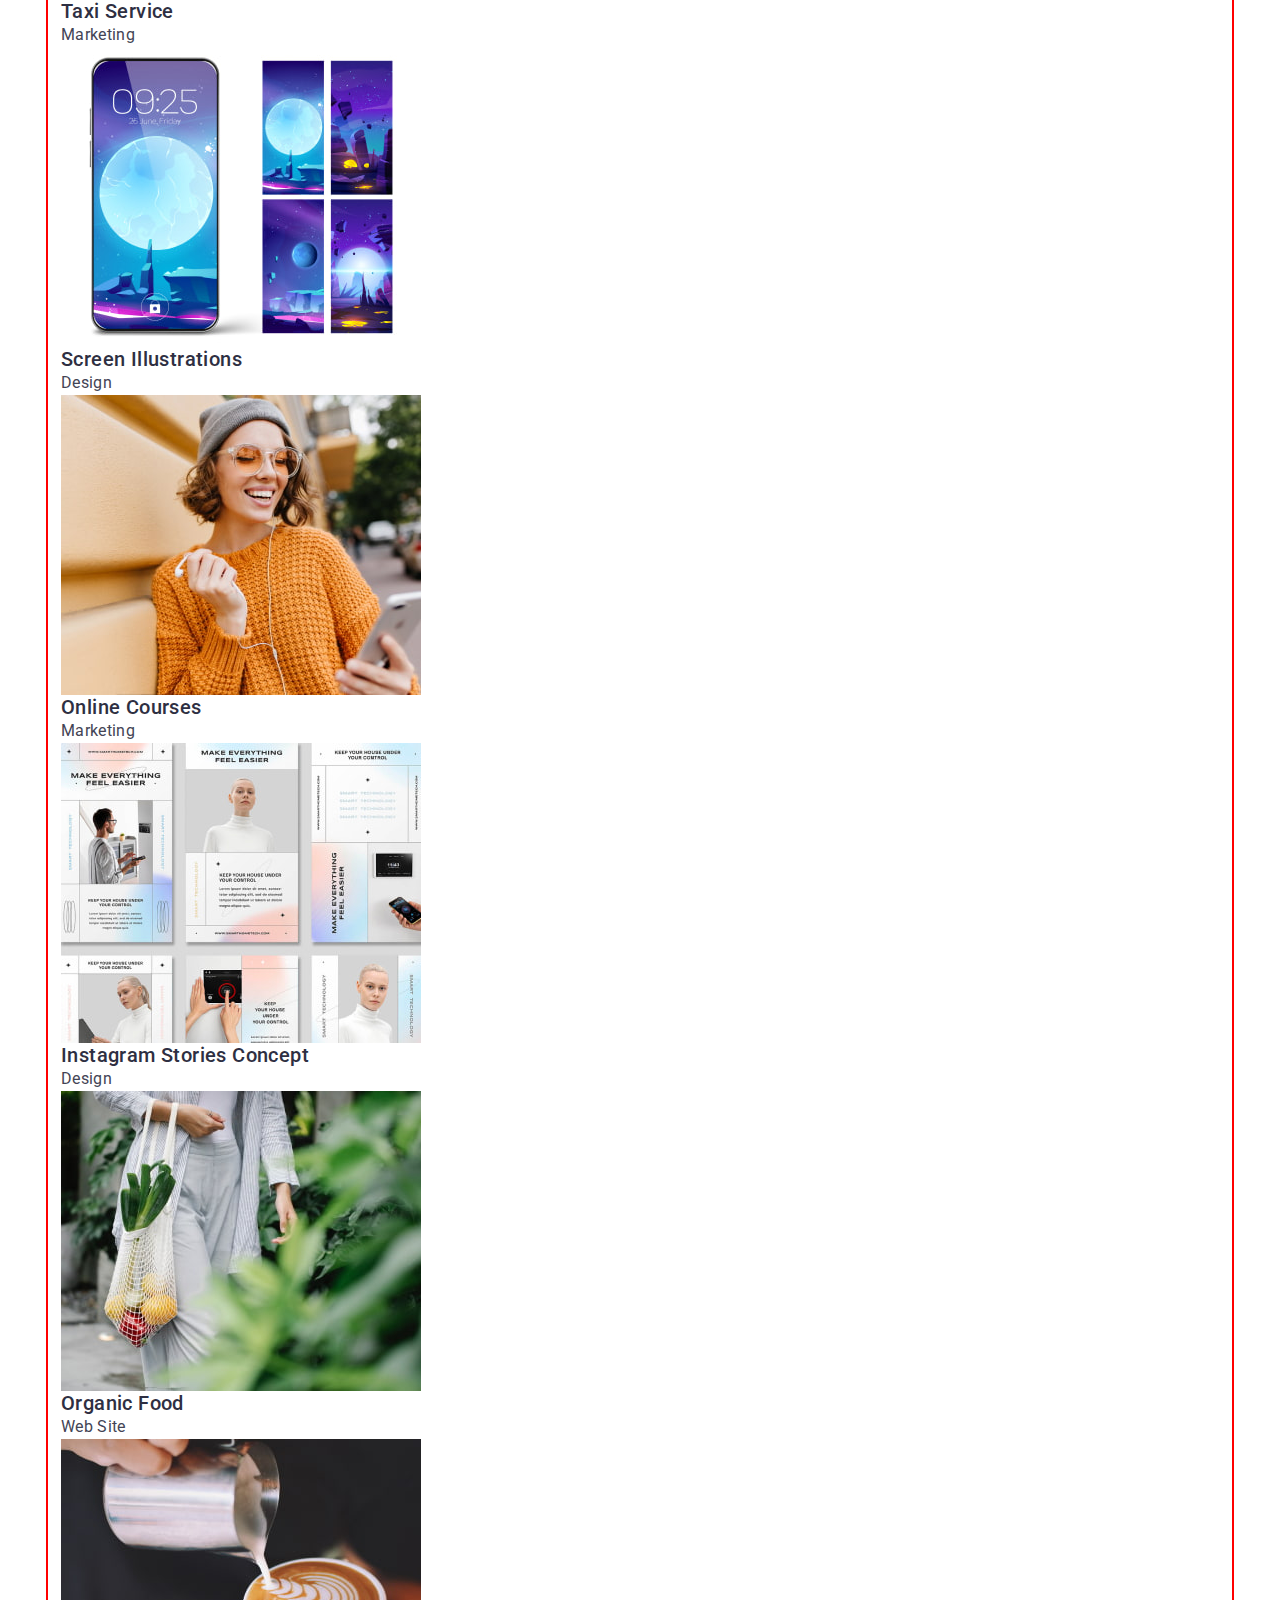
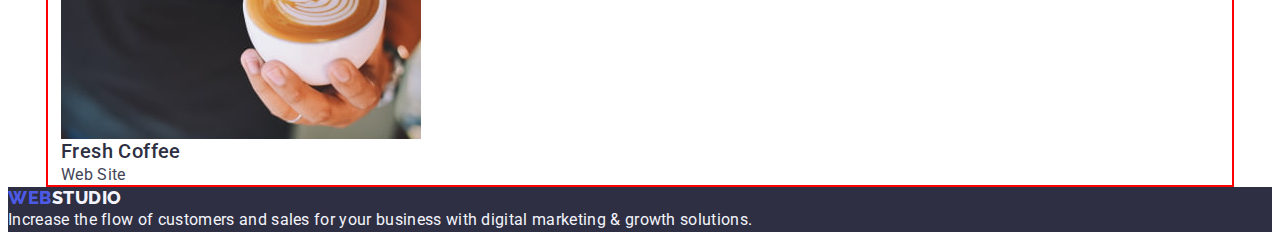
==== commit 5018397f: "hw-03-header-port" ====
--- a/portfolio.html
+++ b/portfolio.html
@@ -23,7 +23,7 @@
   <body>
     <!-- Header section -->
     <header class="page-header">
-      <div class="container">
+      <div class="container container-page-header">
         <nav class="nav-page-header">
           <a class="link link-logo-portfolio" href="./portfolio.html"
             >Web<span class="logo-portfolio">Studio</span></a
@@ -43,7 +43,7 @@
           </ul>
         </nav>
         <address class="address">
-          <ul class="list items">
+          <ul class="list items items-add">
             <li class="list-item">
               <a class="link link-list-item" href="mailto:info@devstudio.com"
                 >info@devstudio.com</a
--- a/css/styles.css
+++ b/css/styles.css
@@ -323,11 +323,25 @@
 
 /* Page-header */
 
+.page-header {
+  border-bottom: 1px solid #e7e9fc;
+}
+
+.container-page-header {
+  display: flex;
+}
+
+.nav-page-header {
+  display: flex;
+  align-items: center;
+}
+
 .link-logo-portfolio {
   font-family: "Raleway", sans-serif;
   font-size: 18px;
   line-height: 1.17;
   font-weight: 800;
+  margin-right: 76px;
   letter-spacing: 0.03em;
   text-transform: uppercase;
   text-decoration: none;
@@ -344,10 +358,13 @@
 }
 .list-portfolio {
   list-style: none;
+  display: flex;
+  gap: 40px;
 }
 .portfolio-item {
   font-weight: 500;
   font-size: 16px;
+  padding: 24px 0;
   line-height: 1.5;
   letter-spacing: 0.02em;
   text-decoration: none;
@@ -364,6 +381,11 @@
 .items {
   list-style: none;
 }
+
+.items-add {
+  display: flex;
+  gap: 40px;
+}
 .link-list-item {
   font-size: 16px;
   line-height: 1.5;
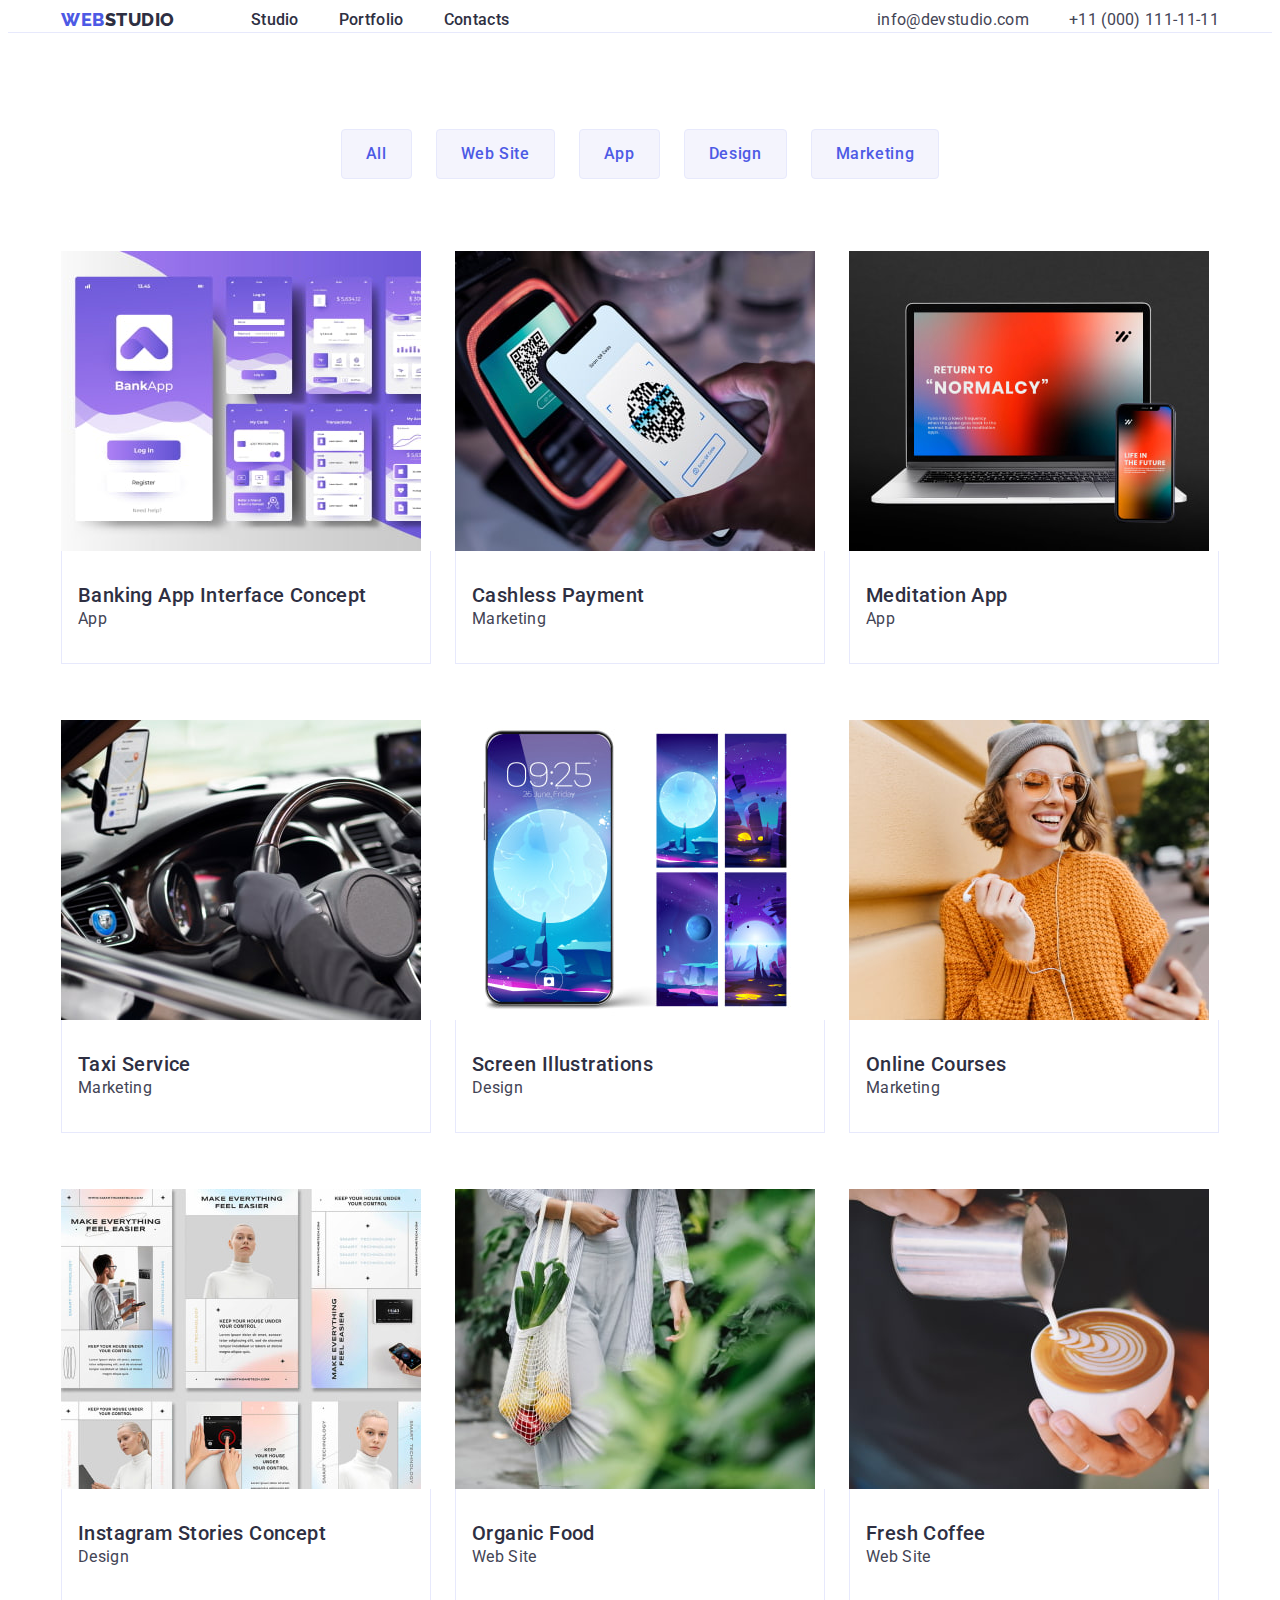
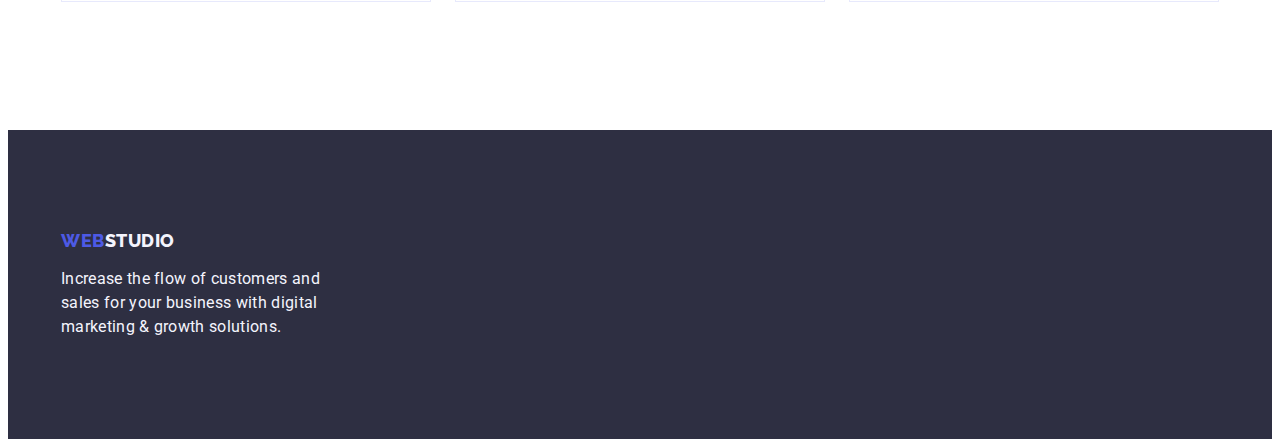
==== commit 35b57e89: "hw-03-p-end" ====
--- a/portfolio.html
+++ b/portfolio.html
@@ -43,13 +43,13 @@
           </ul>
         </nav>
         <address class="address">
-          <ul class="list items items-add">
-            <li class="list-item">
+          <ul class="list items">
+            <li class="list-contacts">
               <a class="link link-list-item" href="mailto:info@devstudio.com"
                 >info@devstudio.com</a
               >
             </li>
-            <li class="list-item">
+            <li class="list-contacts">
               <a class="link link-list-item" href="tel:+110001111111"
                 >+11 (000) 111-11-11</a
               >
@@ -88,11 +88,13 @@
                   width="360"
                   height="300"
                 />
-                <h2 class="subject">Banking App Interface Concept</h2>
-                <p class="text-concep">App</p>
-              </a>
-            </li>
-            <li>
+                <div class="app">
+                  <h2 class="subject">Banking App Interface Concept</h2>
+                  <p class="text-concep">App</p>
+                </div>
+              </a>
+            </li>
+            <li class="item-app">
               <a class="link link-p" href=""
                 ><img
                   src="./images/img-9.jpg"
@@ -100,11 +102,13 @@
                   width="360"
                   height="300"
                 />
-                <h2 class="subject">Cashless Payment</h2>
-                <p class="text-concep">Marketing</p>
-              </a>
-            </li>
-            <li>
+                <div class="app">
+                  <h2 class="subject">Cashless Payment</h2>
+                  <p class="text-concep">Marketing</p>
+                </div>
+              </a>
+            </li>
+            <li class="item-app">
               <a class="link link-p" href=""
                 ><img
                   src="./images/img-10.jpg"
@@ -112,11 +116,13 @@
                   width="360"
                   height="300"
                 />
-                <h2 class="subject">Meditation App</h2>
-                <p class="text-concep">App</p>
-              </a>
-            </li>
-            <li>
+                <div class="app">
+                  <h2 class="subject">Meditation App</h2>
+                  <p class="text-concep">App</p>
+                </div>
+              </a>
+            </li>
+            <li class="item-app">
               <a class="link link-p" href=""
                 ><img
                   src="./images/img-11.jpg"
@@ -124,11 +130,13 @@
                   width="360"
                   height="300"
                 />
-                <h2 class="subject">Taxi Service</h2>
-                <p class="text-concep">Marketing</p>
-              </a>
-            </li>
-            <li>
+                <div class="app">
+                  <h2 class="subject">Taxi Service</h2>
+                  <p class="text-concep">Marketing</p>
+                </div>
+              </a>
+            </li>
+            <li class="item-app">
               <a class="link link-p" href=""
                 ><img
                   src="./images/img-12.jpg"
@@ -136,11 +144,13 @@
                   width="360"
                   height="300"
                 />
-                <h2 class="subject">Screen Illustrations</h2>
-                <p class="text-concep">Design</p>
-              </a>
-            </li>
-            <li>
+                <div class="app">
+                  <h2 class="subject">Screen Illustrations</h2>
+                  <p class="text-concep">Design</p>
+                </div>
+              </a>
+            </li>
+            <li class="item-app">
               <a class="link link-p" href=""
                 ><img
                   src="./images/img-13.jpg"
@@ -148,11 +158,13 @@
                   width="360"
                   height="300"
                 />
-                <h2 class="subject">Online Courses</h2>
-                <p class="text-concep">Marketing</p>
-              </a>
-            </li>
-            <li>
+                <div class="app">
+                  <h2 class="subject">Online Courses</h2>
+                  <p class="text-concep">Marketing</p>
+                </div>
+              </a>
+            </li>
+            <li class="item-app">
               <a class="link link-p" href=""
                 ><img
                   src="./images/img-14.jpg"
@@ -160,11 +172,13 @@
                   width="360"
                   height="300"
                 />
-                <h2 class="subject">Instagram Stories Concept</h2>
-                <p class="text-concep">Design</p>
-              </a>
-            </li>
-            <li>
+                <div class="app">
+                  <h2 class="subject">Instagram Stories Concept</h2>
+                  <p class="text-concep">Design</p>
+                </div>
+              </a>
+            </li>
+            <li class="item-app">
               <a class="link link-p" href=""
                 ><img
                   src="./images/img-15.jpg"
@@ -172,11 +186,13 @@
                   width="360"
                   height="300"
                 />
-                <h2 class="subject">Organic Food</h2>
-                <p class="text-concep">Web Site</p>
-              </a>
-            </li>
-            <li>
+                <div class="app">
+                  <h2 class="subject">Organic Food</h2>
+                  <p class="text-concep">Web Site</p>
+                </div>
+              </a>
+            </li>
+            <li class="item-app">
               <a class="link link-p" href=""
                 ><img
                   src="./images/img-16.jpg"
@@ -184,8 +200,10 @@
                   width="360"
                   height="300"
                 />
-                <h2 class="subject">Fresh Coffee</h2>
-                <p class="text-concep">Web Site</p>
+                <div class="app">
+                  <h2 class="subject">Fresh Coffee</h2>
+                  <p class="text-concep">Web Site</p>
+                </div>
               </a>
             </li>
           </ul>
@@ -194,13 +212,15 @@
     </main>
     <!-- Footer section -->
     <footer class="footer-section">
-      <a class="link link-logo-footer" href="./portfolio.html"
-        >Web<span class="logo-footer">Studio</span></a
-      >
-      <p class="text-footer-portfolio">
-        Increase the flow of customers and sales for your business with digital
-        marketing & growth solutions.
-      </p>
+      <div class="container">
+        <a class="link link-logo-footer" href="./portfolio.html"
+          >Web<span class="logo-footer">Studio</span></a
+        >
+        <p class="text-footer-portfolio">
+          Increase the flow of customers and sales for your business with
+          digital marketing & growth solutions.
+        </p>
+      </div>
     </footer>
   </body>
 </html>
--- a/css/styles.css
+++ b/css/styles.css
@@ -49,9 +49,6 @@
   width: 1158px;
   padding: 0 15px;
   margin: 0 auto;
-
-  outline: 2px solid red;
-  outline-offset: -2px;
 }
 
 /* Header */
@@ -113,6 +110,7 @@
   color: var(--color-ocean);
 }
 .header-address {
+  margin-left: auto;
   font-style: normal;
 }
 .address-list {
@@ -311,6 +309,7 @@
 .text-footer {
   font-size: 16px;
   line-height: 24px;
+  max-width: 264px;
   letter-spacing: 0.02em;
   color: var(--color-cloud);
 }
@@ -376,16 +375,15 @@
   color: var(--color-ocean);
 }
 .address {
+  margin-left: auto;
   font-style: normal;
 }
 .items {
   list-style: none;
-}
-
-.items-add {
   display: flex;
   gap: 40px;
 }
+
 .link-list-item {
   font-size: 16px;
   line-height: 1.5;
@@ -401,14 +399,25 @@
 
 /* Main */
 
+.section {
+  padding: 96px 0 120px;
+}
+
 .list-filters {
   list-style: none;
+  display: flex;
+  justify-content: center;
+  gap: 24px;
+  margin-bottom: 72px;
 }
 .button {
   font-family: "Roboto", sans-serif;
   font-weight: 500;
   font-size: 16px;
-  line-height: 1.5;
+  padding: 12px 24px;
+  border: 1px solid var(--color-cornflower);
+  line-height: 1.5;
+  border-radius: 4px;
   letter-spacing: 0.04em;
   color: var(--color-iris);
   background-color: var(--color-cloud);
@@ -416,11 +425,19 @@
 }
 .button:hover,
 .button:focus {
+  border: 1px solid transparent;
   color: var(--color-white);
   background-color: var(--color-ocean);
 }
 .list-app {
-  list-style: none;
+  display: flex;
+  flex-wrap: wrap;
+  column-gap: 24px;
+  row-gap: 48px;
+  list-style: none;
+}
+.item-app {
+  width: calc((100% - 48px) / 3);
 }
 .link-p {
   text-decoration: none;
@@ -438,9 +455,16 @@
   letter-spacing: 0.02em;
   color: var(--color-slate);
 }
+.app {
+  padding: 32px 16px;
+  border: 1px solid #e7e9fc;
+  border-top: none;
+  margin-bottom: 8px;
+}
 /* Footer */
 
 .footer-section {
+  padding: 100px 0;
   background-color: var(--color-grey);
 }
 .link-logo-footer {
@@ -448,6 +472,8 @@
   font-size: 18px;
   line-height: 1.17;
   font-weight: 800;
+  display: inline-block;
+  margin-bottom: 16px;
   letter-spacing: 0.03em;
   text-transform: uppercase;
   text-decoration: none;
@@ -465,6 +491,7 @@
 .text-footer-portfolio {
   font-size: 16px;
   line-height: 24px;
+  max-width: 264px;
   letter-spacing: 0.02em;
   color: var(--color-cloud);
 }
